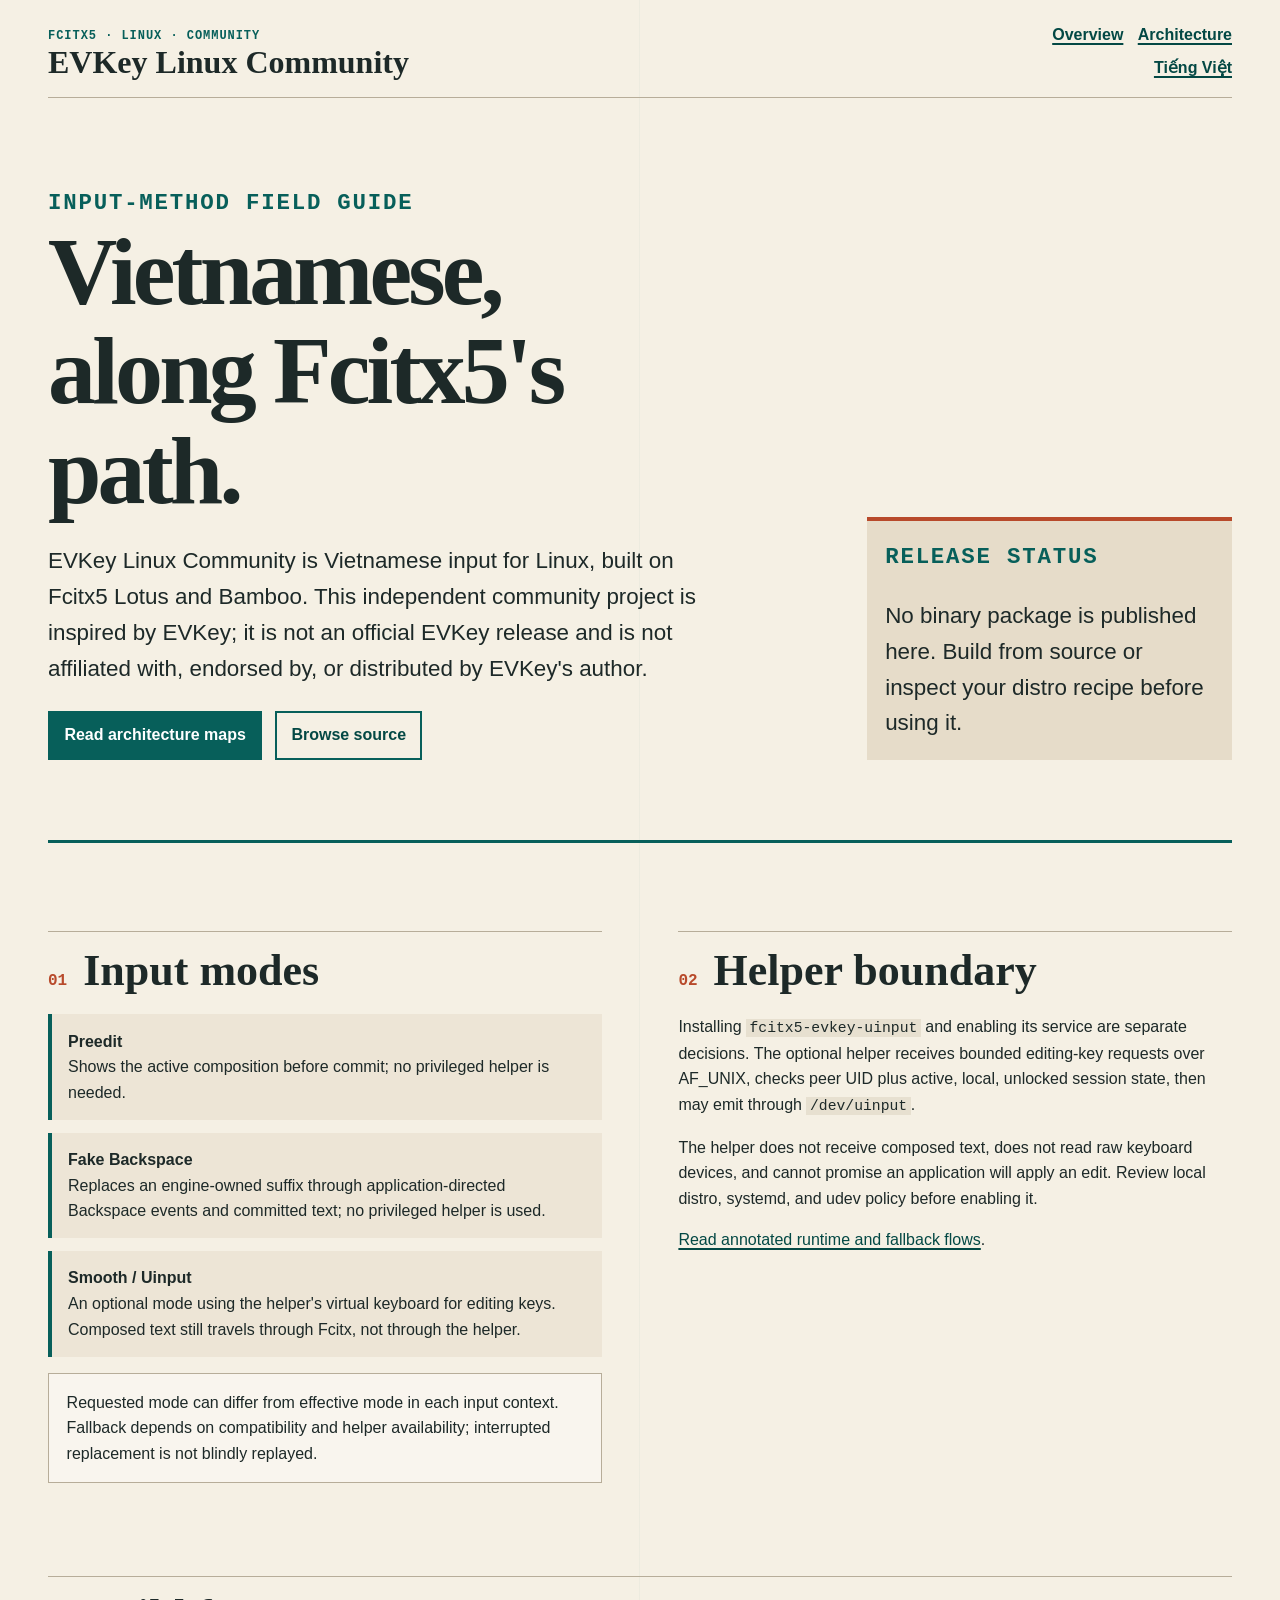
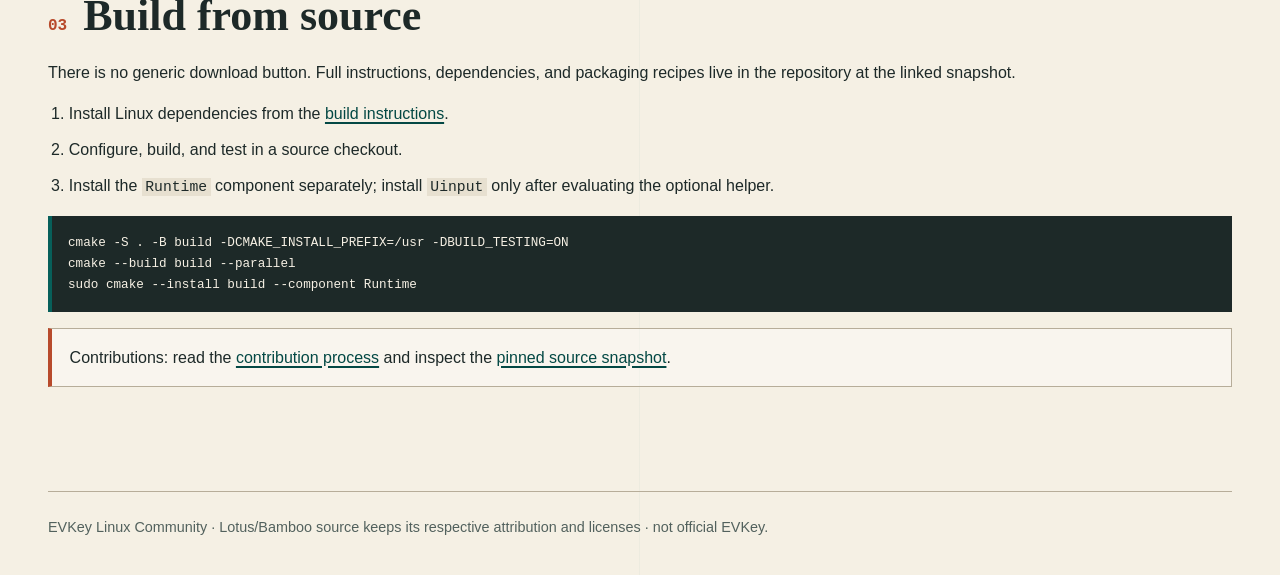
==== site/en/index.html @ f75d192d "feat(pages): add bilingual project site" ====
<!doctype html>
<html lang="en">
<head>
  <meta charset="utf-8">
  <meta name="viewport" content="width=device-width, initial-scale=1">
  <meta name="description" content="EVKey Linux Community — Vietnamese input for Fcitx5, based on Lotus and Bamboo.">
  <title>EVKey Linux Community — Fcitx5 Field Guide</title>
  <link rel="canonical" href="https://dt418.github.io/evkey-linux-community/en/">
  <link rel="alternate" hreflang="vi" href="https://dt418.github.io/evkey-linux-community/">
  <link rel="alternate" hreflang="en" href="https://dt418.github.io/evkey-linux-community/en/">
  <link rel="stylesheet" href="../assets/site.css">
</head>
<body>
  <a class="skip-link" href="#content">Skip navigation</a>
  <header class="site-header">
    <div>
      <p class="eyebrow">Fcitx5 · Linux · community</p>
      <a class="brand" href="./">EVKey Linux Community</a>
    </div>
    <nav aria-label="Primary navigation">
      <ul class="nav-list">
        <li><a aria-current="page" href="./">Overview</a></li>
        <li><a href="architecture/">Architecture</a></li>
      </ul>
      <ul class="language-list" aria-label="Language">
        <li><a href="../" lang="vi">Tiếng Việt</a></li>
      </ul>
    </nav>
  </header>

  <main id="content">
    <section class="hero" aria-labelledby="page-title">
      <div>
        <p class="kicker">Input-method field guide</p>
        <h1 id="page-title">Vietnamese, along Fcitx5's path.</h1>
        <p>EVKey Linux Community is Vietnamese input for Linux, built on Fcitx5 Lotus and Bamboo. This independent community project is inspired by EVKey; it is not an official EVKey release and is not affiliated with, endorsed by, or distributed by EVKey's author.</p>
        <div class="action-row">
          <a class="button-link" href="architecture/">Read architecture maps</a>
          <a class="button-link secondary" href="https://github.com/dt418/evkey-linux-community/tree/87e6de6e59b96310876450a723e3b9ce5d613d41">Browse source</a>
        </div>
      </div>
      <aside class="hero-note" aria-label="Release status">
        <p class="meta-label">Release status</p>
        <p>No binary package is published here. Build from source or inspect your distro recipe before using it.</p>
      </aside>
    </section>

    <div class="content-grid">
      <section aria-labelledby="modes">
        <div class="section-heading"><span class="section-number">01</span><h2 id="modes">Input modes</h2></div>
        <ul class="mode-list">
          <li><strong>Preedit</strong>Shows the active composition before commit; no privileged helper is needed.</li>
          <li><strong>Fake Backspace</strong>Replaces an engine-owned suffix through application-directed Backspace events and committed text; no privileged helper is used.</li>
          <li><strong>Smooth / Uinput</strong>An optional mode using the helper's virtual keyboard for editing keys. Composed text still travels through Fcitx, not through the helper.</li>
        </ul>
        <p class="note">Requested mode can differ from effective mode in each input context. Fallback depends on compatibility and helper availability; interrupted replacement is not blindly replayed.</p>
      </section>

      <section aria-labelledby="boundary">
        <div class="section-heading"><span class="section-number">02</span><h2 id="boundary">Helper boundary</h2></div>
        <p>Installing <code>fcitx5-evkey-uinput</code> and enabling its service are separate decisions. The optional helper receives bounded editing-key requests over AF_UNIX, checks peer UID plus active, local, unlocked session state, then may emit through <code>/dev/uinput</code>.</p>
        <p>The helper does not receive composed text, does not read raw keyboard devices, and cannot promise an application will apply an edit. Review local distro, systemd, and udev policy before enabling it.</p>
        <p><a href="architecture/">Read annotated runtime and fallback flows</a>.</p>
      </section>

      <section class="wide" aria-labelledby="build">
        <div class="section-heading"><span class="section-number">03</span><h2 id="build">Build from source</h2></div>
        <p>There is no generic download button. Full instructions, dependencies, and packaging recipes live in the repository at the linked snapshot.</p>
        <ol class="build-steps">
          <li>Install Linux dependencies from the <a href="https://github.com/dt418/evkey-linux-community/blob/87e6de6e59b96310876450a723e3b9ce5d613d41/README.en.md#build">build instructions</a>.</li>
          <li>Configure, build, and test in a source checkout.</li>
          <li>Install the <code>Runtime</code> component separately; install <code>Uinput</code> only after evaluating the optional helper.</li>
        </ol>
        <pre><code>cmake -S . -B build -DCMAKE_INSTALL_PREFIX=/usr -DBUILD_TESTING=ON
cmake --build build --parallel
sudo cmake --install build --component Runtime</code></pre>
        <p class="callout">Contributions: read the <a href="https://github.com/dt418/evkey-linux-community/blob/87e6de6e59b96310876450a723e3b9ce5d613d41/CONTRIBUTING.en.md">contribution process</a> and inspect the <a href="https://github.com/dt418/evkey-linux-community/tree/87e6de6e59b96310876450a723e3b9ce5d613d41">pinned source snapshot</a>.</p>
      </section>
    </div>
  </main>

  <footer class="site-footer">
    <p>EVKey Linux Community · Lotus/Bamboo source keeps its respective attribution and licenses · not official EVKey.</p>
  </footer>
</body>
</html>
---- site/assets/site.css ----
:root {
  --paper: #f5f0e4;
  --paper-deep: #e6dcc9;
  --ink: #1d2928;
  --muted: #52615d;
  --teal: #075f5a;
  --teal-dark: #034844;
  --signal: #b84a2b;
  --line: #b7ad99;
  --code: #e7e0d0;
  --display: Georgia, "Times New Roman", serif;
  --body: "Segoe UI", Candara, Calibri, sans-serif;
  --mono: Consolas, "Liberation Mono", monospace;
  color-scheme: light;
}

* { box-sizing: border-box; }

html { background: var(--paper); }

body {
  margin: 0;
  min-width: 0;
  color: var(--ink);
  background:
    linear-gradient(90deg, transparent 0, transparent calc(50% - 1px), rgba(7, 95, 90, 0.035) calc(50% - 1px), rgba(7, 95, 90, 0.035) 50%, transparent 50%),
    var(--paper);
  font-family: var(--body);
  font-size: 1rem;
  line-height: 1.6;
}

a { color: var(--teal-dark); text-decoration-thickness: 0.1em; text-underline-offset: 0.16em; }
a:hover { color: var(--signal); }
a:focus-visible, summary:focus-visible {
  outline: 3px solid var(--signal);
  outline-offset: 3px;
  border-radius: 2px;
}

.skip-link {
  position: absolute;
  z-index: 2;
  top: 0;
  left: 1rem;
  transform: translateY(-130%);
  padding: 0.55rem 0.8rem;
  color: #fff;
  background: var(--teal-dark);
  font-weight: 700;
}

.skip-link:focus { transform: translateY(0); }

.site-header,
.site-footer,
main {
  width: min(100% - 2rem, 74rem);
  margin-inline: auto;
}

.site-header {
  display: grid;
  grid-template-columns: minmax(11rem, 1fr) auto;
  gap: 1.25rem;
  align-items: end;
  padding-block: 1.4rem 1rem;
  border-bottom: 1px solid var(--line);
}

.eyebrow,
.kicker,
.meta-label,
.diagram-label {
  margin: 0;
  color: var(--teal);
  font-family: var(--mono);
  font-size: 0.75rem;
  font-weight: 700;
  letter-spacing: 0.08em;
  text-transform: uppercase;
}

.brand {
  display: inline-block;
  color: var(--ink);
  font-family: var(--display);
  font-size: clamp(1.35rem, 3vw, 2rem);
  font-weight: 700;
  line-height: 1.05;
  text-decoration: none;
}

.brand:hover { color: var(--teal); }

.nav-list,
.language-list,
.link-list,
.mode-list,
.source-list {
  margin: 0;
  padding: 0;
  list-style: none;
}

.nav-list,
.language-list {
  display: flex;
  flex-wrap: wrap;
  justify-content: flex-end;
  gap: 0.35rem 0.9rem;
}

.nav-list a,
.language-list a {
  font-weight: 700;
  white-space: nowrap;
}

.language-list { margin-top: 0.45rem; }
.language-list a[aria-current="page"] { color: var(--signal); }

main { padding-block: clamp(2.5rem, 7vw, 5.5rem); }

.hero {
  display: grid;
  grid-template-columns: minmax(0, 1.55fr) minmax(15rem, 0.75fr);
  gap: clamp(1.5rem, 5vw, 4rem);
  align-items: end;
  padding-bottom: clamp(2.5rem, 7vw, 5rem);
  border-bottom: 3px solid var(--teal);
}

.hero h1,
.page-heading h1,
.section-heading h2,
.diagram-card h2 {
  margin: 0;
  font-family: var(--display);
  line-height: 1.04;
}

.hero h1 { max-width: 12ch; font-size: clamp(2.9rem, 8vw, 6rem); letter-spacing: -0.04em; }
.hero p { max-width: 43rem; font-size: clamp(1.1rem, 2.3vw, 1.4rem); }
.hero-note {
  padding: 1.15rem;
  border-top: 4px solid var(--signal);
  background: var(--paper-deep);
  font-size: 0.95rem;
}
.hero-note p:last-child { margin-bottom: 0; }

.action-row { display: flex; flex-wrap: wrap; gap: 0.8rem; margin-top: 1.5rem; }
.button-link {
  display: inline-block;
  padding: 0.6rem 0.9rem;
  border: 2px solid var(--teal);
  color: #fff;
  background: var(--teal);
  font-weight: 800;
  text-decoration: none;
}
.button-link:hover { border-color: var(--signal); color: #fff; background: var(--signal); }
.button-link.secondary { color: var(--teal-dark); background: transparent; }
.button-link.secondary:hover { color: var(--signal); background: transparent; }

.content-grid,
.diagram-stack { display: grid; gap: clamp(2.5rem, 6vw, 5rem); margin-top: clamp(2.5rem, 7vw, 5.5rem); }
.content-grid { grid-template-columns: repeat(2, minmax(0, 1fr)); }
.content-grid > section { padding-top: 1rem; border-top: 1px solid var(--line); }
.content-grid > section.wide { grid-column: 1 / -1; }

.section-heading { display: flex; gap: 1rem; align-items: baseline; margin-bottom: 1.25rem; }
.section-heading h2 { font-size: clamp(1.75rem, 4vw, 2.75rem); }
.section-number { color: var(--signal); font-family: var(--mono); font-weight: 700; }

.mode-list { display: grid; gap: 0.8rem; }
.mode-list li { padding: 0.9rem 1rem; border-left: 4px solid var(--teal); background: rgba(230, 220, 201, 0.52); }
.mode-list strong { display: block; }

.note,
.callout {
  padding: 1rem 1.1rem;
  border: 1px solid var(--line);
  background: rgba(255, 255, 255, 0.34);
}
.callout { border-left: 4px solid var(--signal); }
.note > :first-child,
.callout > :first-child { margin-top: 0; }
.note > :last-child,
.callout > :last-child { margin-bottom: 0; }

.build-steps { margin: 0; padding-left: 1.3rem; }
.build-steps li + li { margin-top: 0.65rem; }
code, pre { font-family: var(--mono); }
code { padding: 0.08em 0.24em; background: var(--code); font-size: 0.92em; }
pre {
  overflow-x: auto;
  margin: 1rem 0;
  padding: 1rem;
  border-left: 4px solid var(--teal);
  background: var(--ink);
  color: #f7f1e5;
  font-size: 0.86rem;
  line-height: 1.55;
}
pre code { padding: 0; background: transparent; }

.page-heading { max-width: 53rem; padding-bottom: 2rem; border-bottom: 3px solid var(--teal); }
.page-heading h1 { margin-top: 0.35rem; font-size: clamp(2.6rem, 7vw, 5.4rem); letter-spacing: -0.04em; }
.page-heading .lede { max-width: 44rem; font-size: 1.2rem; }
.snapshot { margin-top: 1.25rem; font-family: var(--mono); font-size: 0.86rem; }
.snapshot a { overflow-wrap: anywhere; }

.diagram-card { padding-top: 1rem; border-top: 1px solid var(--line); }
.diagram-card h2 { margin-top: 0.3rem; font-size: clamp(1.8rem, 4vw, 3rem); }
.diagram-frame {
  display: block;
  width: 100%;
  min-height: min(44rem, 78vh);
  margin-top: 1.25rem;
  border: 1px solid var(--teal);
  background: #fff;
}
.frame-tools { display: flex; flex-wrap: wrap; gap: 1rem; align-items: center; margin-top: 0.7rem; }
.frame-tools a { font-weight: 800; }
.text-equivalent { margin-top: 1.4rem; padding: clamp(1rem, 3vw, 1.6rem); border-left: 4px solid var(--signal); background: rgba(230, 220, 201, 0.55); }
.text-equivalent h3 { margin-top: 0; font-family: var(--display); font-size: 1.5rem; }
.text-equivalent ul { padding-left: 1.25rem; }
.text-equivalent li + li { margin-top: 0.65rem; }
.source-list { display: grid; gap: 0.5rem; }

.site-footer { padding-block: 1.5rem 2.2rem; border-top: 1px solid var(--line); color: var(--muted); font-size: 0.9rem; }
.site-footer p { max-width: 70rem; margin: 0; }

@media (max-width: 44rem) {
  .site-header { grid-template-columns: 1fr; align-items: start; }
  .nav-list, .language-list { justify-content: flex-start; }
  .hero { grid-template-columns: 1fr; }
  .content-grid { grid-template-columns: minmax(0, 1fr); }
  .hero h1 { max-width: 11ch; }
  .content-grid > section.wide { grid-column: auto; }
  .diagram-frame { min-height: 32rem; }
}

@media (max-width: 24rem) {
  .site-header, .site-footer, main { width: min(100% - 1.25rem, 74rem); }
  .nav-list, .language-list { gap: 0.35rem 0.65rem; }
  .hero h1, .page-heading h1 { overflow-wrap: anywhere; }
  .diagram-frame { min-height: 26rem; }
}

@media (prefers-reduced-motion: reduce) {
  *, *::before, *::after { scroll-behavior: auto !important; }
}
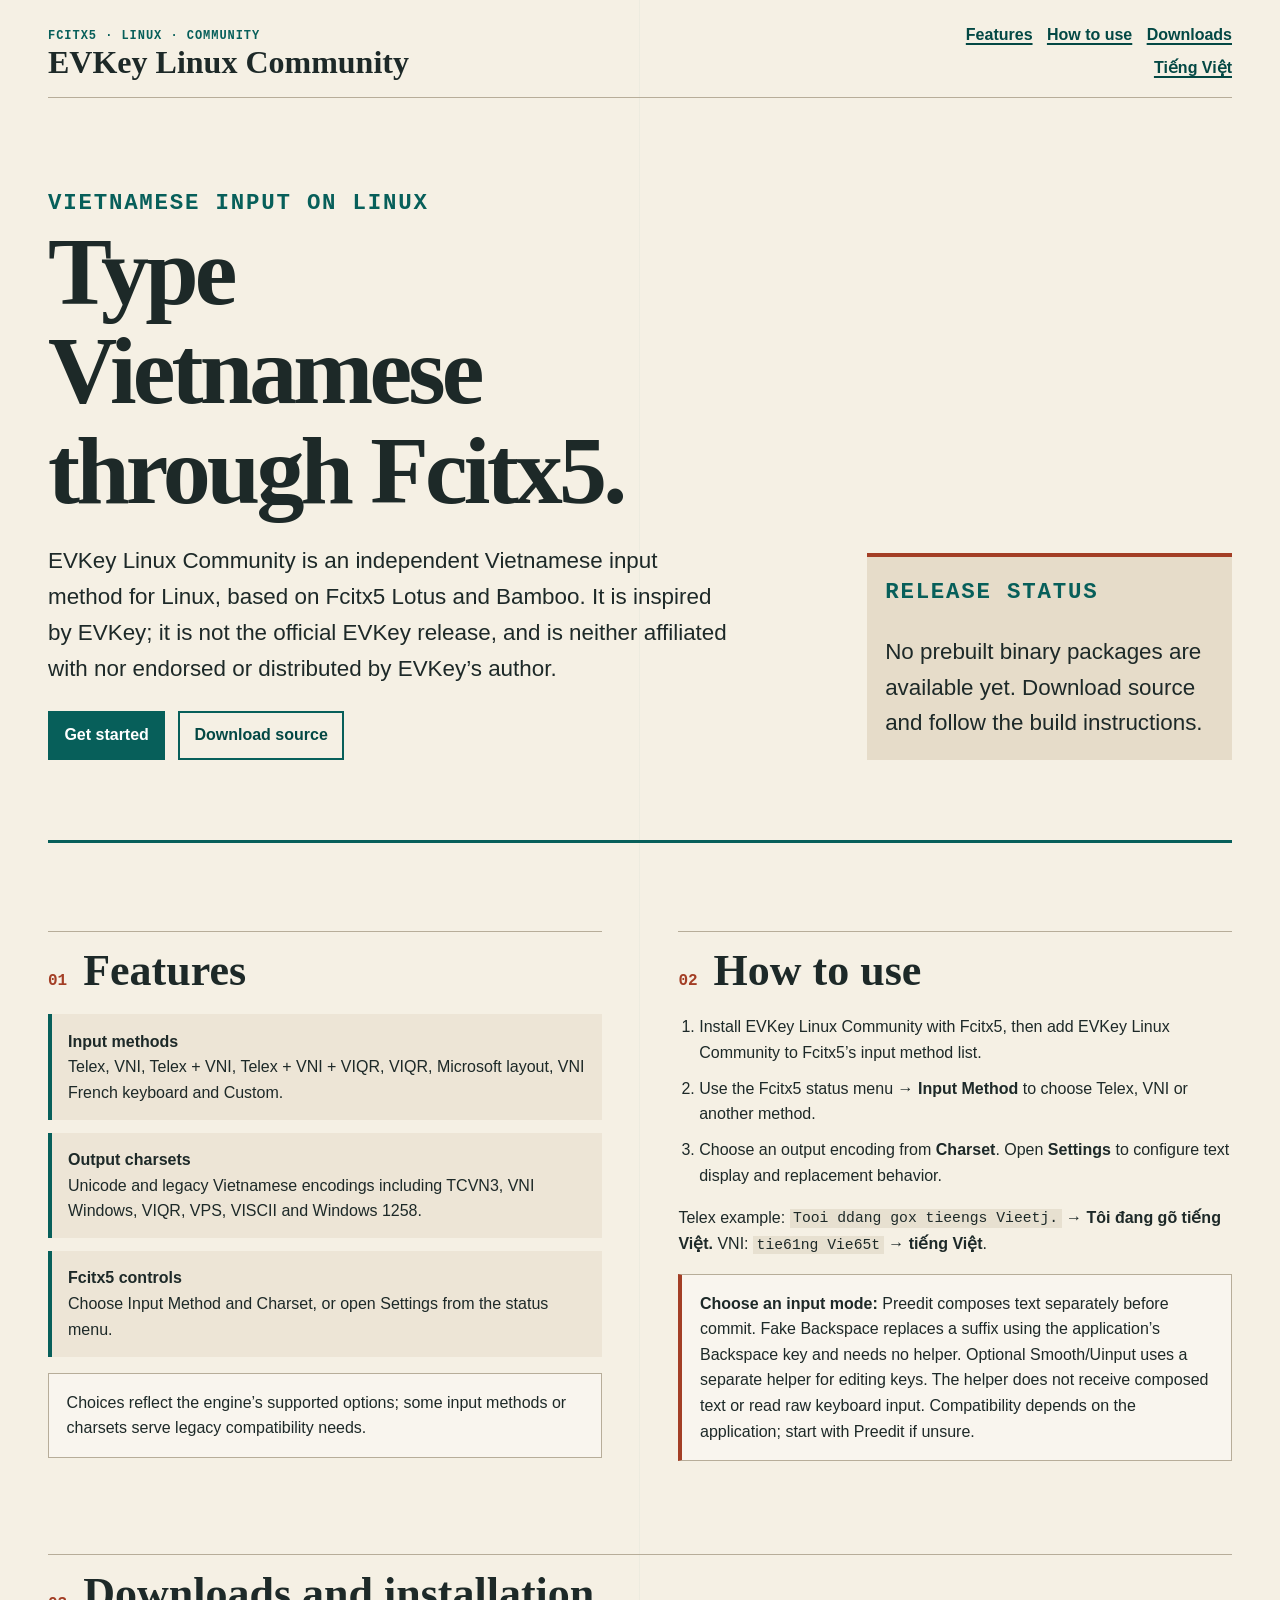
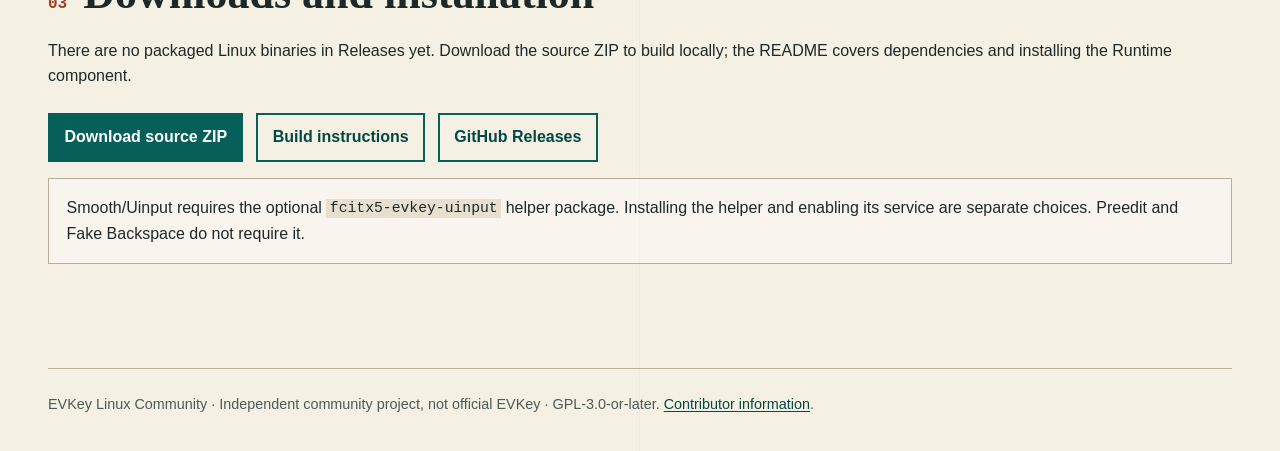
==== commit 475d5150: "feat: publish bilingual project Pages site" ====
--- a/site/en/index.html
+++ b/site/en/index.html
@@ -3,11 +3,12 @@
 <head>
   <meta charset="utf-8">
   <meta name="viewport" content="width=device-width, initial-scale=1">
-  <meta name="description" content="EVKey Linux Community — Vietnamese input for Fcitx5, based on Lotus and Bamboo.">
-  <title>EVKey Linux Community — Fcitx5 Field Guide</title>
+  <meta name="description" content="EVKey Linux Community — Vietnamese input for Fcitx5 on Linux.">
+  <title>Vietnamese input for Linux — EVKey Linux Community</title>
   <link rel="canonical" href="https://dt418.github.io/evkey-linux-community/en/">
   <link rel="alternate" hreflang="vi" href="https://dt418.github.io/evkey-linux-community/">
   <link rel="alternate" hreflang="en" href="https://dt418.github.io/evkey-linux-community/en/">
+  <link rel="icon" href="data:,">
   <link rel="stylesheet" href="../assets/site.css">
 </head>
 <body>
@@ -17,10 +18,11 @@
       <p class="eyebrow">Fcitx5 · Linux · community</p>
       <a class="brand" href="./">EVKey Linux Community</a>
     </div>
-    <nav aria-label="Primary navigation">
+    <nav aria-label="Main navigation">
       <ul class="nav-list">
-        <li><a aria-current="page" href="./">Overview</a></li>
-        <li><a href="architecture/">Architecture</a></li>
+        <li><a href="#features">Features</a></li>
+        <li><a href="#guide">How to use</a></li>
+        <li><a href="#downloads">Downloads</a></li>
       </ul>
       <ul class="language-list" aria-label="Language">
         <li><a href="../" lang="vi">Tiếng Việt</a></li>
@@ -28,59 +30,60 @@
     </nav>
   </header>
 
-  <main id="content">
-    <section class="hero" aria-labelledby="page-title">
+  <main id="content" tabindex="-1">
+    <section class="hero" aria-labelledby="title">
       <div>
-        <p class="kicker">Input-method field guide</p>
-        <h1 id="page-title">Vietnamese, along Fcitx5's path.</h1>
-        <p>EVKey Linux Community is Vietnamese input for Linux, built on Fcitx5 Lotus and Bamboo. This independent community project is inspired by EVKey; it is not an official EVKey release and is not affiliated with, endorsed by, or distributed by EVKey's author.</p>
+        <p class="kicker">Vietnamese input on Linux</p>
+        <h1 id="title">Type Vietnamese through Fcitx5.</h1>
+        <p>EVKey Linux Community is an independent Vietnamese input method for Linux, based on Fcitx5 Lotus and Bamboo. It is inspired by EVKey; it is not the official EVKey release, and is neither affiliated with nor endorsed or distributed by EVKey’s author.</p>
         <div class="action-row">
-          <a class="button-link" href="architecture/">Read architecture maps</a>
-          <a class="button-link secondary" href="https://github.com/dt418/evkey-linux-community/tree/87e6de6e59b96310876450a723e3b9ce5d613d41">Browse source</a>
+          <a class="button-link" href="#guide">Get started</a>
+          <a class="button-link secondary" href="#downloads">Download source</a>
         </div>
       </div>
-      <aside class="hero-note" aria-label="Release status">
+      <aside class="hero-note" aria-label="Download status">
         <p class="meta-label">Release status</p>
-        <p>No binary package is published here. Build from source or inspect your distro recipe before using it.</p>
+        <p>No prebuilt binary packages are available yet. Download source and follow the build instructions.</p>
       </aside>
     </section>
 
     <div class="content-grid">
-      <section aria-labelledby="modes">
-        <div class="section-heading"><span class="section-number">01</span><h2 id="modes">Input modes</h2></div>
+      <section id="features" aria-labelledby="features-title">
+        <div class="section-heading"><span class="section-number">01</span><h2 id="features-title">Features</h2></div>
         <ul class="mode-list">
-          <li><strong>Preedit</strong>Shows the active composition before commit; no privileged helper is needed.</li>
-          <li><strong>Fake Backspace</strong>Replaces an engine-owned suffix through application-directed Backspace events and committed text; no privileged helper is used.</li>
-          <li><strong>Smooth / Uinput</strong>An optional mode using the helper's virtual keyboard for editing keys. Composed text still travels through Fcitx, not through the helper.</li>
+          <li><strong>Input methods</strong>Telex, VNI, Telex + VNI, Telex + VNI + VIQR, VIQR, Microsoft layout, VNI French keyboard and Custom.</li>
+          <li><strong>Output charsets</strong>Unicode and legacy Vietnamese encodings including TCVN3, VNI Windows, VIQR, VPS, VISCII and Windows 1258.</li>
+          <li><strong>Fcitx5 controls</strong>Choose Input Method and Charset, or open Settings from the status menu.</li>
         </ul>
-        <p class="note">Requested mode can differ from effective mode in each input context. Fallback depends on compatibility and helper availability; interrupted replacement is not blindly replayed.</p>
+        <p class="note">Choices reflect the engine’s supported options; some input methods or charsets serve legacy compatibility needs.</p>
       </section>
 
-      <section aria-labelledby="boundary">
-        <div class="section-heading"><span class="section-number">02</span><h2 id="boundary">Helper boundary</h2></div>
-        <p>Installing <code>fcitx5-evkey-uinput</code> and enabling its service are separate decisions. The optional helper receives bounded editing-key requests over AF_UNIX, checks peer UID plus active, local, unlocked session state, then may emit through <code>/dev/uinput</code>.</p>
-        <p>The helper does not receive composed text, does not read raw keyboard devices, and cannot promise an application will apply an edit. Review local distro, systemd, and udev policy before enabling it.</p>
-        <p><a href="architecture/">Read annotated runtime and fallback flows</a>.</p>
+      <section id="guide" aria-labelledby="guide-title">
+        <div class="section-heading"><span class="section-number">02</span><h2 id="guide-title">How to use</h2></div>
+        <ol class="build-steps">
+          <li>Install EVKey Linux Community with Fcitx5, then add EVKey Linux Community to Fcitx5’s input method list.</li>
+          <li>Use the Fcitx5 status menu → <strong>Input Method</strong> to choose Telex, VNI or another method.</li>
+          <li>Choose an output encoding from <strong>Charset</strong>. Open <strong>Settings</strong> to configure text display and replacement behavior.</li>
+        </ol>
+        <p>Telex example: <code>Tooi ddang gox tieengs Vieetj.</code> → <strong>Tôi đang gõ tiếng Việt.</strong> VNI: <code>tie61ng Vie65t</code> → <strong>tiếng Việt</strong>.</p>
+        <p class="callout"><strong>Choose an input mode:</strong> Preedit composes text separately before commit. Fake Backspace replaces a suffix using the application’s Backspace key and needs no helper. Optional Smooth/Uinput uses a separate helper for editing keys. The helper does not receive composed text or read raw keyboard input. Compatibility depends on the application; start with Preedit if unsure.</p>
       </section>
 
-      <section class="wide" aria-labelledby="build">
-        <div class="section-heading"><span class="section-number">03</span><h2 id="build">Build from source</h2></div>
-        <p>There is no generic download button. Full instructions, dependencies, and packaging recipes live in the repository at the linked snapshot.</p>
-        <ol class="build-steps">
-          <li>Install Linux dependencies from the <a href="https://github.com/dt418/evkey-linux-community/blob/87e6de6e59b96310876450a723e3b9ce5d613d41/README.en.md#build">build instructions</a>.</li>
-          <li>Configure, build, and test in a source checkout.</li>
-          <li>Install the <code>Runtime</code> component separately; install <code>Uinput</code> only after evaluating the optional helper.</li>
-        </ol>
-        <pre><code>cmake -S . -B build -DCMAKE_INSTALL_PREFIX=/usr -DBUILD_TESTING=ON
-cmake --build build --parallel
-sudo cmake --install build --component Runtime</code></pre>
-        <p class="callout">Contributions: read the <a href="https://github.com/dt418/evkey-linux-community/blob/87e6de6e59b96310876450a723e3b9ce5d613d41/CONTRIBUTING.en.md">contribution process</a> and inspect the <a href="https://github.com/dt418/evkey-linux-community/tree/87e6de6e59b96310876450a723e3b9ce5d613d41">pinned source snapshot</a>.</p>
+      <section class="wide" id="downloads" aria-labelledby="downloads-title">
+        <div class="section-heading"><span class="section-number">03</span><h2 id="downloads-title">Downloads and installation</h2></div>
+        <p>There are no packaged Linux binaries in Releases yet. Download the source ZIP to build locally; the README covers dependencies and installing the Runtime component.</p>
+        <div class="action-row">
+          <a class="button-link" href="https://github.com/dt418/evkey-linux-community/archive/refs/heads/main.zip">Download source ZIP</a>
+          <a class="button-link secondary" href="https://github.com/dt418/evkey-linux-community/blob/main/README.en.md#build">Build instructions</a>
+          <a class="button-link secondary" href="https://github.com/dt418/evkey-linux-community/releases">GitHub Releases</a>
+        </div>
+        <p class="note">Smooth/Uinput requires the optional <code>fcitx5-evkey-uinput</code> helper package. Installing the helper and enabling its service are separate choices. Preedit and Fake Backspace do not require it.</p>
       </section>
     </div>
   </main>
 
   <footer class="site-footer">
-    <p>EVKey Linux Community · Lotus/Bamboo source keeps its respective attribution and licenses · not official EVKey.</p>
+    <p>EVKey Linux Community · Independent community project, not official EVKey · GPL-3.0-or-later. <a href="https://github.com/dt418/evkey-linux-community/blob/main/CONTRIBUTING.md">Contributor information</a>.</p>
   </footer>
 </body>
 </html>
--- a/site/assets/site.css
+++ b/site/assets/site.css
@@ -2,10 +2,10 @@
   --paper: #f5f0e4;
   --paper-deep: #e6dcc9;
   --ink: #1d2928;
-  --muted: #52615d;
+  --muted: #4c5a56;
   --teal: #075f5a;
   --teal-dark: #034844;
-  --signal: #b84a2b;
+  --signal: #a33e25;
   --line: #b7ad99;
   --code: #e7e0d0;
   --display: Georgia, "Times New Roman", serif;
@@ -32,10 +32,14 @@
 
 a { color: var(--teal-dark); text-decoration-thickness: 0.1em; text-underline-offset: 0.16em; }
 a:hover { color: var(--signal); }
-a:focus-visible, summary:focus-visible {
+a:focus-visible {
   outline: 3px solid var(--signal);
   outline-offset: 3px;
   border-radius: 2px;
+}
+main:focus-visible {
+  outline: 3px solid var(--signal);
+  outline-offset: 4px;
 }
 
 .skip-link {
@@ -50,7 +54,11 @@
   font-weight: 700;
 }
 
-.skip-link:focus { transform: translateY(0); }
+.skip-link:focus {
+  position: relative;
+  display: inline-block;
+  transform: none;
+}
 
 .site-header,
 .site-footer,
@@ -70,8 +78,7 @@
 
 .eyebrow,
 .kicker,
-.meta-label,
-.diagram-label {
+.meta-label {
   margin: 0;
   color: var(--teal);
   font-family: var(--mono);
@@ -95,9 +102,7 @@
 
 .nav-list,
 .language-list,
-.link-list,
-.mode-list,
-.source-list {
+.mode-list {
   margin: 0;
   padding: 0;
   list-style: none;
@@ -132,9 +137,7 @@
 }
 
 .hero h1,
-.page-heading h1,
-.section-heading h2,
-.diagram-card h2 {
+.section-heading h2 {
   margin: 0;
   font-family: var(--display);
   line-height: 1.04;
@@ -164,9 +167,12 @@
 .button-link.secondary { color: var(--teal-dark); background: transparent; }
 .button-link.secondary:hover { color: var(--signal); background: transparent; }
 
-.content-grid,
-.diagram-stack { display: grid; gap: clamp(2.5rem, 6vw, 5rem); margin-top: clamp(2.5rem, 7vw, 5.5rem); }
-.content-grid { grid-template-columns: repeat(2, minmax(0, 1fr)); }
+.content-grid {
+  display: grid;
+  grid-template-columns: repeat(2, minmax(0, 1fr));
+  gap: clamp(2.5rem, 6vw, 5rem);
+  margin-top: clamp(2.5rem, 7vw, 5.5rem);
+}
 .content-grid > section { padding-top: 1rem; border-top: 1px solid var(--line); }
 .content-grid > section.wide { grid-column: 1 / -1; }
 
@@ -192,43 +198,8 @@
 
 .build-steps { margin: 0; padding-left: 1.3rem; }
 .build-steps li + li { margin-top: 0.65rem; }
-code, pre { font-family: var(--mono); }
-code { padding: 0.08em 0.24em; background: var(--code); font-size: 0.92em; }
-pre {
-  overflow-x: auto;
-  margin: 1rem 0;
-  padding: 1rem;
-  border-left: 4px solid var(--teal);
-  background: var(--ink);
-  color: #f7f1e5;
-  font-size: 0.86rem;
-  line-height: 1.55;
-}
-pre code { padding: 0; background: transparent; }
-
-.page-heading { max-width: 53rem; padding-bottom: 2rem; border-bottom: 3px solid var(--teal); }
-.page-heading h1 { margin-top: 0.35rem; font-size: clamp(2.6rem, 7vw, 5.4rem); letter-spacing: -0.04em; }
-.page-heading .lede { max-width: 44rem; font-size: 1.2rem; }
-.snapshot { margin-top: 1.25rem; font-family: var(--mono); font-size: 0.86rem; }
-.snapshot a { overflow-wrap: anywhere; }
-
-.diagram-card { padding-top: 1rem; border-top: 1px solid var(--line); }
-.diagram-card h2 { margin-top: 0.3rem; font-size: clamp(1.8rem, 4vw, 3rem); }
-.diagram-frame {
-  display: block;
-  width: 100%;
-  min-height: min(44rem, 78vh);
-  margin-top: 1.25rem;
-  border: 1px solid var(--teal);
-  background: #fff;
-}
-.frame-tools { display: flex; flex-wrap: wrap; gap: 1rem; align-items: center; margin-top: 0.7rem; }
-.frame-tools a { font-weight: 800; }
-.text-equivalent { margin-top: 1.4rem; padding: clamp(1rem, 3vw, 1.6rem); border-left: 4px solid var(--signal); background: rgba(230, 220, 201, 0.55); }
-.text-equivalent h3 { margin-top: 0; font-family: var(--display); font-size: 1.5rem; }
-.text-equivalent ul { padding-left: 1.25rem; }
-.text-equivalent li + li { margin-top: 0.65rem; }
-.source-list { display: grid; gap: 0.5rem; }
+code { font-family: var(--mono); padding: 0.08em 0.24em; background: var(--code); font-size: 0.92em; }
+
 
 .site-footer { padding-block: 1.5rem 2.2rem; border-top: 1px solid var(--line); color: var(--muted); font-size: 0.9rem; }
 .site-footer p { max-width: 70rem; margin: 0; }
@@ -240,14 +211,12 @@
   .content-grid { grid-template-columns: minmax(0, 1fr); }
   .hero h1 { max-width: 11ch; }
   .content-grid > section.wide { grid-column: auto; }
-  .diagram-frame { min-height: 32rem; }
 }
 
 @media (max-width: 24rem) {
   .site-header, .site-footer, main { width: min(100% - 1.25rem, 74rem); }
   .nav-list, .language-list { gap: 0.35rem 0.65rem; }
-  .hero h1, .page-heading h1 { overflow-wrap: anywhere; }
-  .diagram-frame { min-height: 26rem; }
+  .hero h1 { overflow-wrap: anywhere; }
 }
 
 @media (prefers-reduced-motion: reduce) {
